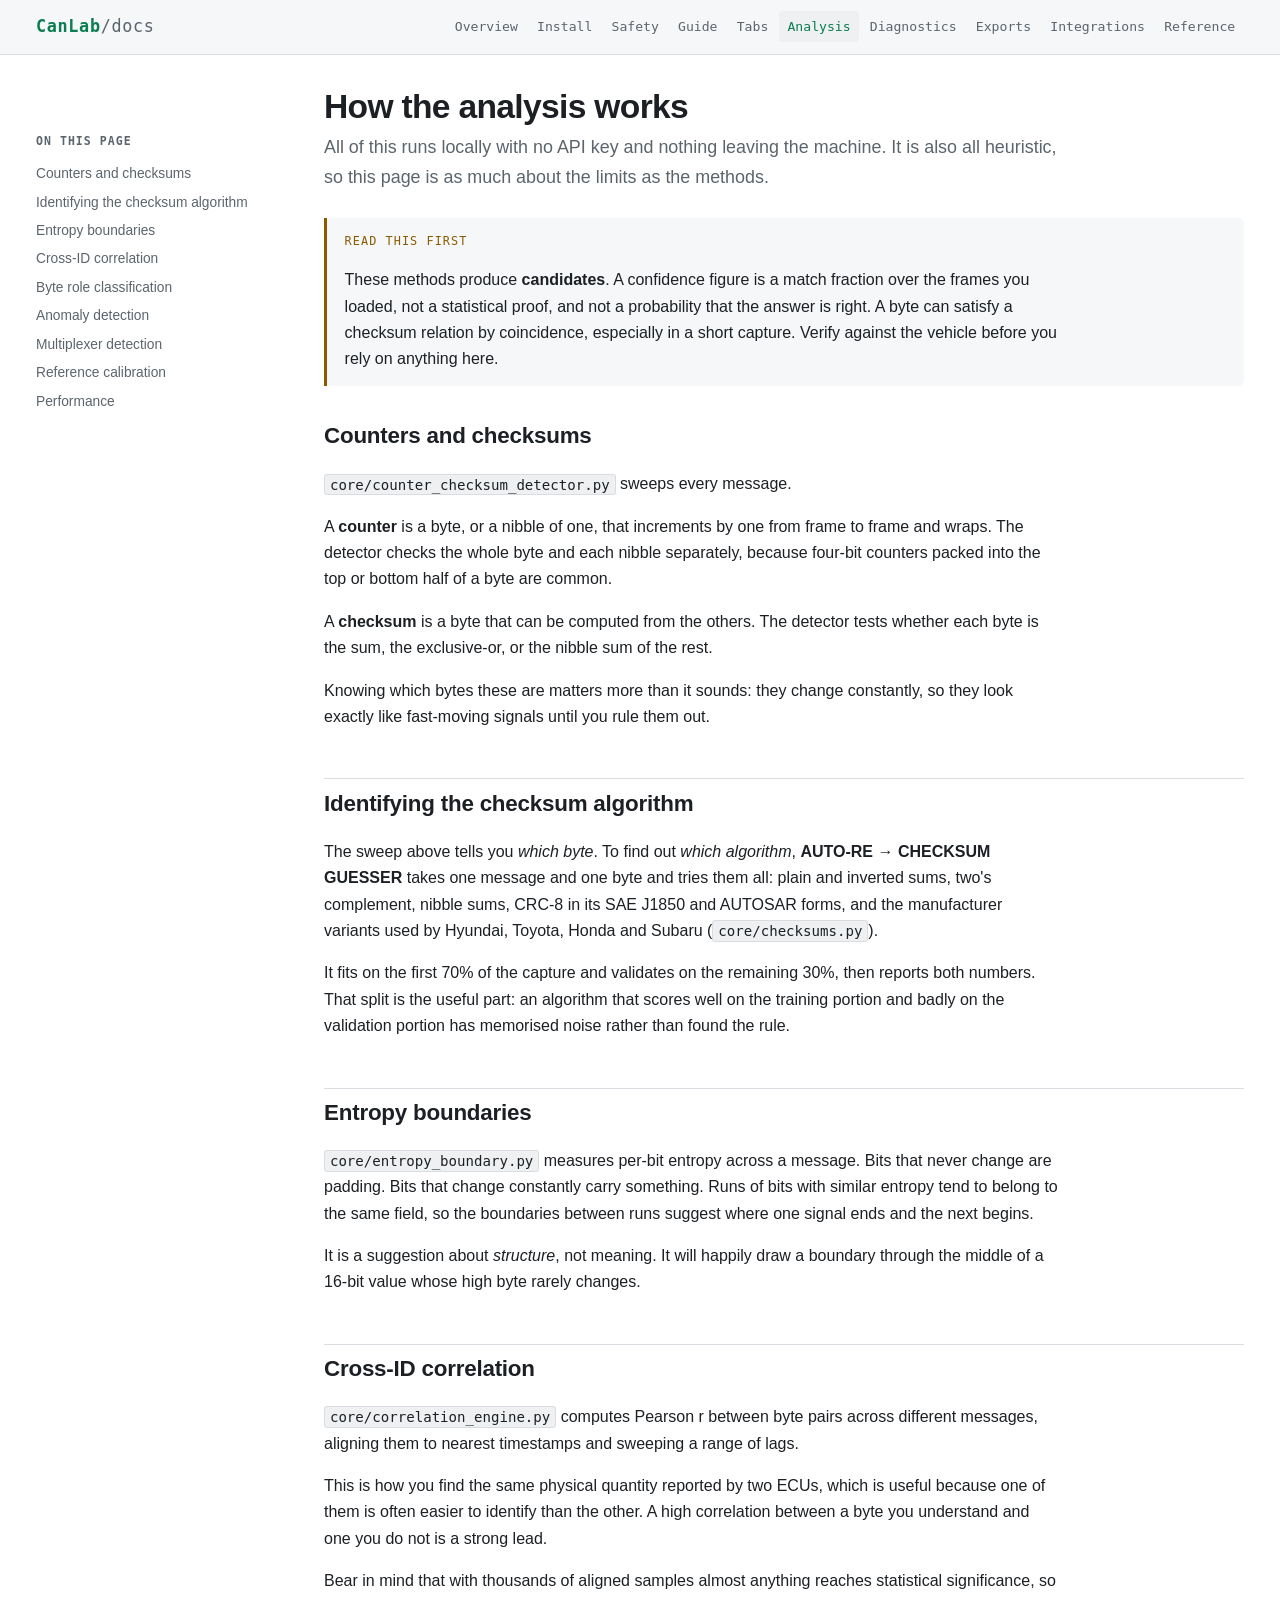
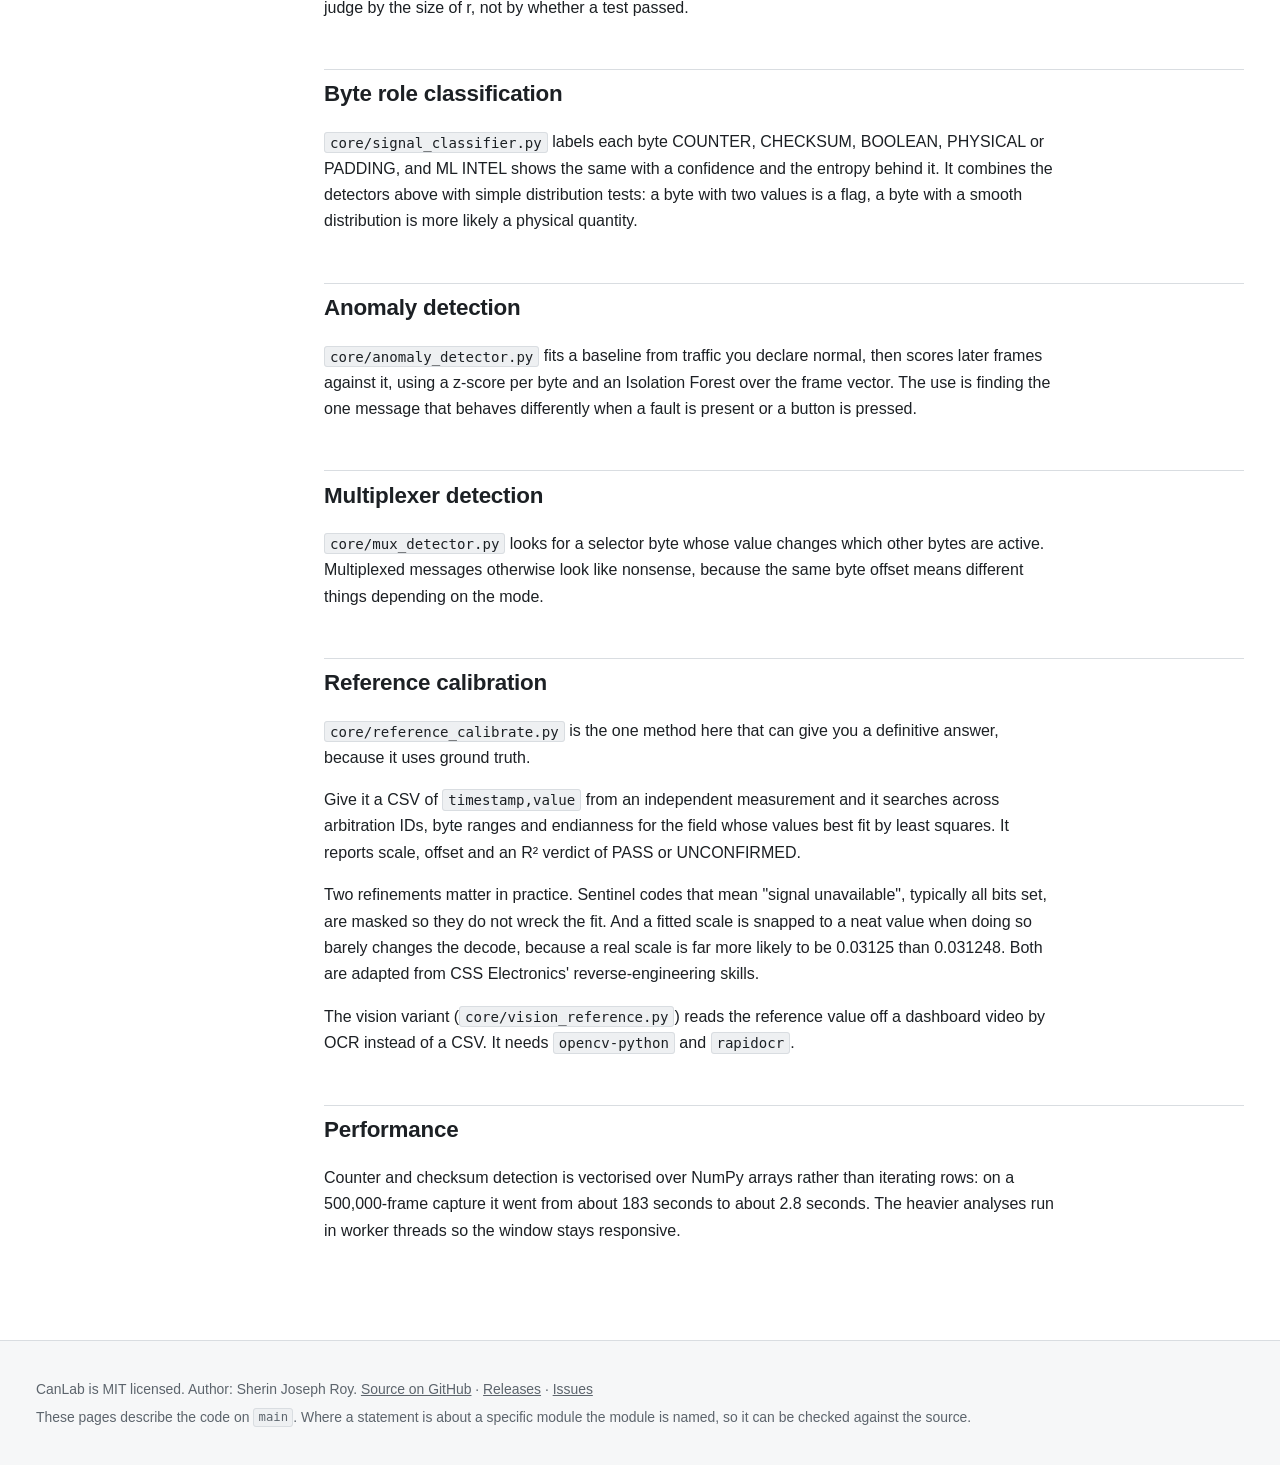
==== docs/analysis.html @ abb0f897 "docs: a documentation site for GitHub Pages Ten pages under docs/, served by Pages from main /docs w" ====
<!doctype html>
<html lang="en">
<head>
<meta charset="utf-8">
<meta name="viewport" content="width=device-width, initial-scale=1">
<title>Analysis · CanLab</title>
<meta name="description" content="How the offline detection actually works, and how much to trust it.">
<link rel="stylesheet" href="assets/site.css">
</head>
<body>
<a class="skip" href="#main">Skip to content</a>
<header class="masthead">
  <div class="masthead-inner">
    <a class="brand" href="index.html">CanLab<span>/docs</span></a>
    <nav aria-label="Sections"><a href="index.html">Overview</a><a href="install.html">Install</a><a href="safety.html">Safety</a><a href="guide.html">Guide</a><a href="tabs.html">Tabs</a><a href="analysis.html" aria-current="page">Analysis</a><a href="diagnostics.html">Diagnostics</a><a href="exports.html">Exports</a><a href="integrations.html">Integrations</a><a href="reference.html">Reference</a></nav>
  </div>
</header>
<div class="wrap">
  <div class="layout">
    <aside class="toc"><h2>On this page</h2><nav><a href="#counters-and-checksums">Counters and checksums</a><a href="#identifying-the-checksum-algorithm">Identifying the checksum algorithm</a><a href="#entropy-boundaries">Entropy boundaries</a><a href="#cross-id-correlation">Cross-ID correlation</a><a href="#byte-role-classification">Byte role classification</a><a href="#anomaly-detection">Anomaly detection</a><a href="#multiplexer-detection">Multiplexer detection</a><a href="#reference-calibration">Reference calibration</a><a href="#performance">Performance</a></nav></aside>
    <main id="main">

<h1>How the analysis works</h1>
<p class="lede">All of this runs locally with no API key and nothing leaving
   the machine. It is also all heuristic, so this page is as much about the
   limits as the methods.</p>

<div class="warn">
  <span class="callout-title">Read this first</span>
  <p>These methods produce <strong>candidates</strong>. A confidence figure is
     a match fraction over the frames you loaded, not a statistical proof, and
     not a probability that the answer is right. A byte can satisfy a checksum
     relation by coincidence, especially in a short capture. Verify against the
     vehicle before you rely on anything here.</p>
</div>

<h2 id="counters-and-checksums">Counters and checksums</h2>
<p><code>core/counter_checksum_detector.py</code> sweeps every message.</p>
<p>A <strong>counter</strong> is a byte, or a nibble of one, that increments by
   one from frame to frame and wraps. The detector checks the whole byte and
   each nibble separately, because four-bit counters packed into the top or
   bottom half of a byte are common.</p>
<p>A <strong>checksum</strong> is a byte that can be computed from the others.
   The detector tests whether each byte is the sum, the exclusive-or, or the
   nibble sum of the rest.</p>
<p>Knowing which bytes these are matters more than it sounds: they change
   constantly, so they look exactly like fast-moving signals until you rule
   them out.</p>

<h2 id="identifying-the-checksum-algorithm">Identifying the checksum algorithm</h2>
<p>The sweep above tells you <em>which byte</em>. To find out <em>which
   algorithm</em>, <strong>AUTO-RE &rarr; CHECKSUM GUESSER</strong> takes one
   message and one byte and tries them all: plain and inverted sums, two's
   complement, nibble sums, CRC-8 in its SAE J1850 and AUTOSAR forms, and the
   manufacturer variants used by Hyundai, Toyota, Honda and Subaru
   (<code>core/checksums.py</code>).</p>
<p>It fits on the first 70% of the capture and validates on the remaining 30%,
   then reports both numbers. That split is the useful part: an algorithm that
   scores well on the training portion and badly on the validation portion has
   memorised noise rather than found the rule.</p>

<h2 id="entropy-boundaries">Entropy boundaries</h2>
<p><code>core/entropy_boundary.py</code> measures per-bit entropy across a
   message. Bits that never change are padding. Bits that change constantly
   carry something. Runs of bits with similar entropy tend to belong to the
   same field, so the boundaries between runs suggest where one signal ends and
   the next begins.</p>
<p>It is a suggestion about <em>structure</em>, not meaning. It will happily
   draw a boundary through the middle of a 16-bit value whose high byte rarely
   changes.</p>

<h2 id="cross-id-correlation">Cross-ID correlation</h2>
<p><code>core/correlation_engine.py</code> computes Pearson r between byte
   pairs across different messages, aligning them to nearest timestamps and
   sweeping a range of lags.</p>
<p>This is how you find the same physical quantity reported by two ECUs, which
   is useful because one of them is often easier to identify than the other. A
   high correlation between a byte you understand and one you do not is a
   strong lead.</p>
<p>Bear in mind that with thousands of aligned samples almost anything reaches
   statistical significance, so judge by the size of r, not by whether a test
   passed.</p>

<h2 id="byte-role-classification">Byte role classification</h2>
<p><code>core/signal_classifier.py</code> labels each byte COUNTER, CHECKSUM,
   BOOLEAN, PHYSICAL or PADDING, and ML INTEL shows the same with a confidence
   and the entropy behind it. It combines the detectors above with simple
   distribution tests: a byte with two values is a flag, a byte with a smooth
   distribution is more likely a physical quantity.</p>

<h2 id="anomaly-detection">Anomaly detection</h2>
<p><code>core/anomaly_detector.py</code> fits a baseline from traffic you
   declare normal, then scores later frames against it, using a z-score per
   byte and an Isolation Forest over the frame vector. The use is finding the
   one message that behaves differently when a fault is present or a button is
   pressed.</p>

<h2 id="multiplexer-detection">Multiplexer detection</h2>
<p><code>core/mux_detector.py</code> looks for a selector byte whose value
   changes which other bytes are active. Multiplexed messages otherwise look
   like nonsense, because the same byte offset means different things depending
   on the mode.</p>

<h2 id="reference-calibration">Reference calibration</h2>
<p><code>core/reference_calibrate.py</code> is the one method here that can
   give you a definitive answer, because it uses ground truth.</p>
<p>Give it a CSV of <code>timestamp,value</code> from an independent
   measurement and it searches across arbitration IDs, byte ranges and
   endianness for the field whose values best fit by least squares. It reports
   scale, offset and an R² verdict of PASS or UNCONFIRMED.</p>
<p>Two refinements matter in practice. Sentinel codes that mean "signal
   unavailable", typically all bits set, are masked so they do not wreck the
   fit. And a fitted scale is snapped to a neat value when doing so barely
   changes the decode, because a real scale is far more likely to be 0.03125
   than 0.031248. Both are adapted from CSS Electronics' reverse-engineering
   skills.</p>
<p>The vision variant (<code>core/vision_reference.py</code>) reads the
   reference value off a dashboard video by OCR instead of a CSV. It needs
   <code>opencv-python</code> and <code>rapidocr</code>.</p>

<h2 id="performance">Performance</h2>
<p>Counter and checksum detection is vectorised over NumPy arrays rather than
   iterating rows: on a 500,000-frame capture it went from about 183 seconds to
   about 2.8 seconds. The heavier analyses run in worker threads so the window
   stays responsive.</p>

    </main>
  </div>
</div>
<footer>
  <div class="wrap">
    <p>CanLab is MIT licensed. Author: Sherin Joseph Roy.
       <a href="https://github.com/Sherin-SEF-AI/CanLab">Source on GitHub</a> ·
       <a href="https://github.com/Sherin-SEF-AI/CanLab/releases">Releases</a> ·
       <a href="https://github.com/Sherin-SEF-AI/CanLab/issues">Issues</a></p>
    <p>These pages describe the code on <code>main</code>. Where a statement is
       about a specific module the module is named, so it can be checked
       against the source.</p>
  </div>
</footer>
</body>
</html>
---- docs/assets/site.css ----
/* CanLab documentation site.
   Dark first, because the application is, with a light variant for anyone
   whose system asks for one. Generated pages; edit docs/site_src/build_site.py. */

:root {
  --bg:        #0d0d0d;
  --panel:     #141414;
  --panel-2:   #1a1a1a;
  --border:    #2a2a2a;
  --text:      #d8d8d8;
  --dim:       #8a8a8a;
  --green:     #00ff99;
  --amber:     #ffb000;
  --red:       #ff5555;
  --link:      #6fd7ff;
  --mono: ui-monospace, "SF Mono", "DejaVu Sans Mono", "Courier New", monospace;
  --sans: -apple-system, BlinkMacSystemFont, "Segoe UI", Roboto, "Helvetica Neue", Arial, sans-serif;
  --measure: 46rem;
}

@media (prefers-color-scheme: light) {
  :root {
    --bg:      #ffffff;
    --panel:   #f6f7f8;
    --panel-2: #eef0f2;
    --border:  #d9dde1;
    --text:    #1c2024;
    --dim:     #5c646c;
    --green:   #0a7d52;
    --amber:   #8a5a00;
    --red:     #b3261e;
    --link:    #0b62c4;
  }
}

* { box-sizing: border-box; }

html { scroll-behavior: smooth; }
@media (prefers-reduced-motion: reduce) { html { scroll-behavior: auto; } }

body {
  margin: 0;
  background: var(--bg);
  color: var(--text);
  font-family: var(--sans);
  font-size: 16px;
  line-height: 1.65;
  -webkit-text-size-adjust: 100%;
}

/* ── Skip link ─────────────────────────────────────────────────────────── */
.skip {
  position: absolute; left: -9999px; top: 0;
  background: var(--green); color: #000; padding: .6rem 1rem; z-index: 100;
}
.skip:focus { left: 0; }

/* ── Masthead ──────────────────────────────────────────────────────────── */
.masthead {
  border-bottom: 1px solid var(--border);
  background: var(--panel);
  position: sticky; top: 0; z-index: 20;
}
.masthead-inner {
  max-width: 78rem; margin: 0 auto;
  display: flex; align-items: center; gap: 1rem; flex-wrap: wrap;
  padding: .7rem 1.25rem;
}
.brand {
  font-family: var(--mono); font-weight: 700; font-size: 1.05rem;
  color: var(--green); text-decoration: none; letter-spacing: .04em;
}
.brand span { color: var(--dim); font-weight: 400; }
.masthead nav { display: flex; gap: .1rem; flex-wrap: wrap; margin-left: auto; }
.masthead nav a {
  color: var(--dim); text-decoration: none;
  font-size: .82rem; font-family: var(--mono);
  padding: .3rem .55rem; border-radius: 4px; white-space: nowrap;
}
.masthead nav a:hover { color: var(--text); background: var(--panel-2); }
.masthead nav a[aria-current="page"] { color: var(--green); background: var(--panel-2); }

/* ── Layout ────────────────────────────────────────────────────────────── */
.wrap { max-width: 78rem; margin: 0 auto; padding: 0 1.25rem; }
.layout { display: grid; grid-template-columns: 15rem minmax(0, 1fr); gap: 3rem; align-items: start; }
@media (max-width: 60rem) { .layout { grid-template-columns: 1fr; gap: 1rem; } }

.toc {
  position: sticky; top: 4.2rem; padding: 2rem 0;
  font-size: .86rem; max-height: calc(100vh - 5rem); overflow-y: auto;
}
@media (max-width: 60rem) {
  .toc { position: static; max-height: none; padding: 1rem 0 0; border-bottom: 1px solid var(--border); }
}
.toc h2 {
  font-size: .72rem; text-transform: uppercase; letter-spacing: .09em;
  color: var(--dim); margin: 0 0 .6rem; font-family: var(--mono);
}
.toc a { display: block; color: var(--dim); text-decoration: none; padding: .18rem 0; }
.toc a:hover { color: var(--green); }

main { padding: 2rem 0 5rem; min-width: 0; }

/* ── Type ──────────────────────────────────────────────────────────────── */
h1 { font-size: 2.1rem; line-height: 1.2; margin: 0 0 .4rem; letter-spacing: -.02em; }
h2 {
  font-size: 1.4rem; margin: 3rem 0 .8rem; padding-top: .4rem;
  border-top: 1px solid var(--border); letter-spacing: -.01em;
}
h2:first-of-type { border-top: none; margin-top: 1.6rem; }
h3 { font-size: 1.05rem; margin: 1.8rem 0 .5rem; }
p, li { max-width: var(--measure); }
.lede { font-size: 1.12rem; color: var(--dim); max-width: var(--measure); margin: 0 0 1.6rem; }
a { color: var(--link); }
a:hover { text-decoration-thickness: 2px; }
code {
  font-family: var(--mono); font-size: .88em;
  background: var(--panel-2); padding: .12em .35em; border-radius: 3px;
  border: 1px solid var(--border); word-break: break-word;
}
pre {
  background: var(--panel); border: 1px solid var(--border); border-radius: 6px;
  padding: .9rem 1.1rem; overflow-x: auto; font-size: .86rem; line-height: 1.55;
}
pre code { background: none; border: none; padding: 0; font-size: inherit; }
kbd {
  font-family: var(--mono); font-size: .82em; background: var(--panel-2);
  border: 1px solid var(--border); border-bottom-width: 2px;
  border-radius: 4px; padding: .1em .4em;
}

/* ── Tables ────────────────────────────────────────────────────────────── */
.table-scroll { overflow-x: auto; margin: 1rem 0; }
table { border-collapse: collapse; width: 100%; font-size: .9rem; }
th, td { text-align: left; padding: .55rem .7rem; border-bottom: 1px solid var(--border); vertical-align: top; }
th { color: var(--dim); font-weight: 600; font-size: .78rem; text-transform: uppercase; letter-spacing: .05em; white-space: nowrap; }
tbody tr:hover { background: var(--panel); }
td code { white-space: nowrap; }

/* ── Callouts ──────────────────────────────────────────────────────────── */
.note, .warn, .danger {
  border-left: 3px solid var(--border); background: var(--panel);
  padding: .85rem 1.1rem; margin: 1.3rem 0; border-radius: 0 6px 6px 0;
}
.note   { border-left-color: var(--link); }
.warn   { border-left-color: var(--amber); }
.danger { border-left-color: var(--red); }
.note > :first-child, .warn > :first-child, .danger > :first-child { margin-top: 0; }
.note > :last-child, .warn > :last-child, .danger > :last-child { margin-bottom: 0; }
.callout-title {
  font-family: var(--mono); font-size: .74rem; text-transform: uppercase;
  letter-spacing: .09em; display: block; margin-bottom: .35rem;
}
.note .callout-title   { color: var(--link); }
.warn .callout-title   { color: var(--amber); }
.danger .callout-title { color: var(--red); }

/* ── Hero ──────────────────────────────────────────────────────────────── */
.hero { padding: 3rem 0 1rem; border-bottom: 1px solid var(--border); }
.hero h1 { font-size: 2.8rem; }
@media (max-width: 40rem) { .hero h1 { font-size: 2rem; } }
.hero .lede { font-size: 1.25rem; max-width: 48rem; }
.badges { display: flex; gap: .4rem; flex-wrap: wrap; margin: 1.2rem 0; }
.badges img { height: 20px; }
.cta { display: flex; gap: .7rem; flex-wrap: wrap; margin: 1.6rem 0 .5rem; }
.btn {
  display: inline-block; padding: .55rem 1.1rem; border-radius: 6px;
  text-decoration: none; font-size: .92rem; font-weight: 600;
  border: 1px solid var(--border); color: var(--text); background: var(--panel);
}
.btn:hover { border-color: var(--green); color: var(--green); }
.btn-primary { background: var(--green); color: #041a11; border-color: var(--green); }
.btn-primary:hover { filter: brightness(1.1); color: #041a11; }

/* ── Media ─────────────────────────────────────────────────────────────── */
figure { margin: 1.5rem 0; }
video, img { max-width: 100%; height: auto; display: block; border-radius: 6px; }
video { background: #000; border: 1px solid var(--border); width: 100%; }
figcaption { font-size: .85rem; color: var(--dim); margin-top: .5rem; max-width: var(--measure); }

.video-grid { display: grid; grid-template-columns: repeat(auto-fit, minmax(21rem, 1fr)); gap: 1.6rem; margin: 1.5rem 0; }
@media (max-width: 46rem) { .video-grid { grid-template-columns: 1fr; } }
.video-card { border: 1px solid var(--border); border-radius: 8px; overflow: hidden; background: var(--panel); }
.video-card video { border: none; border-radius: 0; }
.video-card .meta { padding: .8rem 1rem 1rem; }
.video-card h3 { margin: 0 0 .3rem; font-size: 1rem; }
.video-card p { font-size: .87rem; color: var(--dim); margin: 0; max-width: none; }
.video-card .len { font-family: var(--mono); font-size: .76rem; color: var(--green); }

/* ── Cards ─────────────────────────────────────────────────────────────── */
.cards { display: grid; grid-template-columns: repeat(auto-fit, minmax(15rem, 1fr)); gap: 1rem; margin: 1.5rem 0; }
.card {
  border: 1px solid var(--border); border-radius: 8px; padding: 1.1rem;
  background: var(--panel); text-decoration: none; color: inherit; display: block;
}
.card:hover { border-color: var(--green); }
.card h3 { margin: 0 0 .3rem; font-size: 1rem; color: var(--green); }
.card p { margin: 0; font-size: .88rem; color: var(--dim); max-width: none; }

/* ── Steps ─────────────────────────────────────────────────────────────── */
ol.steps { counter-reset: step; list-style: none; padding: 0; }
ol.steps > li {
  counter-increment: step; position: relative;
  padding: 0 0 1.4rem 2.6rem; margin: 0;
  border-left: 1px solid var(--border); max-width: none;
}
ol.steps > li:last-child { border-left-color: transparent; padding-bottom: 0; }
ol.steps > li::before {
  content: counter(step); position: absolute; left: -.85rem; top: 0;
  width: 1.7rem; height: 1.7rem; border-radius: 50%;
  background: var(--panel-2); border: 1px solid var(--border); color: var(--green);
  font-family: var(--mono); font-size: .8rem; display: grid; place-items: center;
}
ol.steps > li > :first-child { margin-top: 0; }
ol.steps h3 { margin-top: 0; }

/* ── Footer ────────────────────────────────────────────────────────────── */
footer {
  border-top: 1px solid var(--border); background: var(--panel);
  padding: 2rem 0; font-size: .87rem; color: var(--dim);
}
footer a { color: var(--dim); }
footer .wrap > p { max-width: none; margin: .3rem 0; }

.status {
  font-family: var(--mono); font-size: .76rem; color: var(--amber);
  border: 1px solid var(--amber); border-radius: 4px; padding: .1rem .45rem;
  display: inline-block; vertical-align: middle;
}
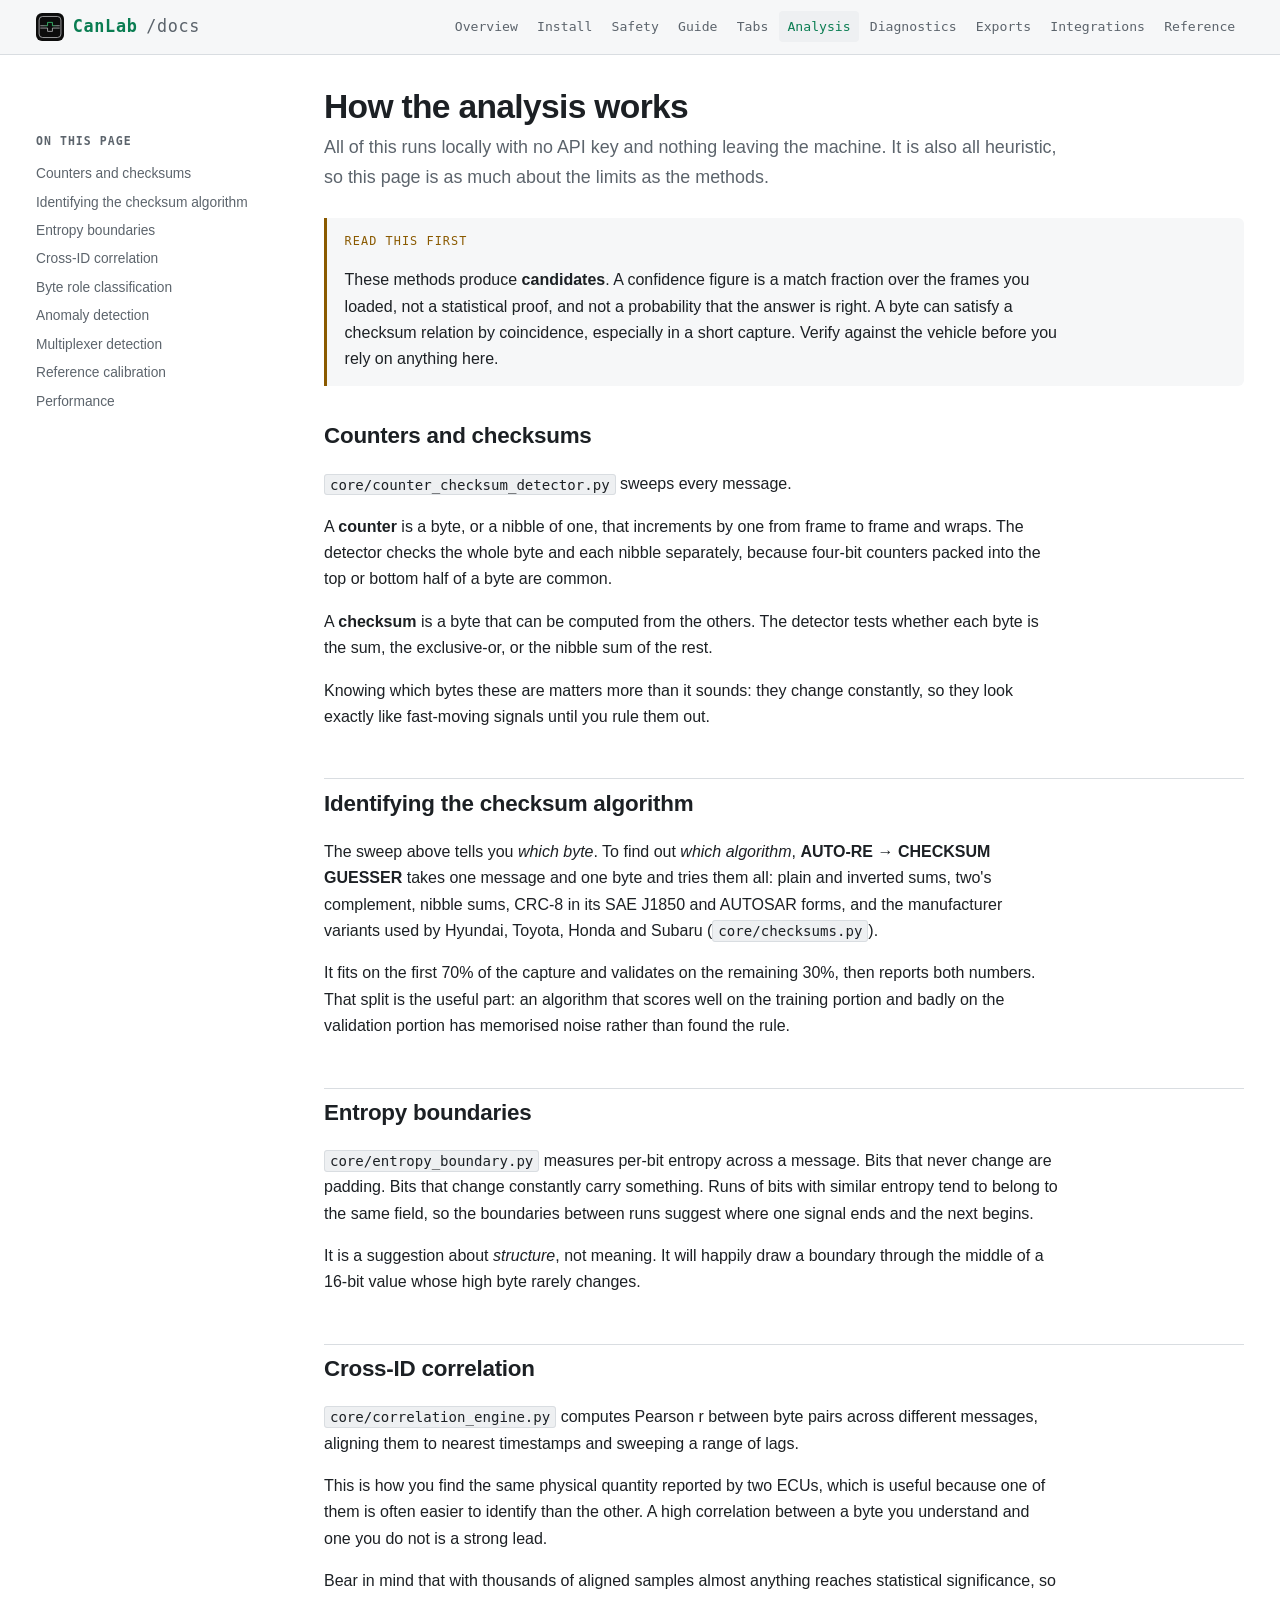
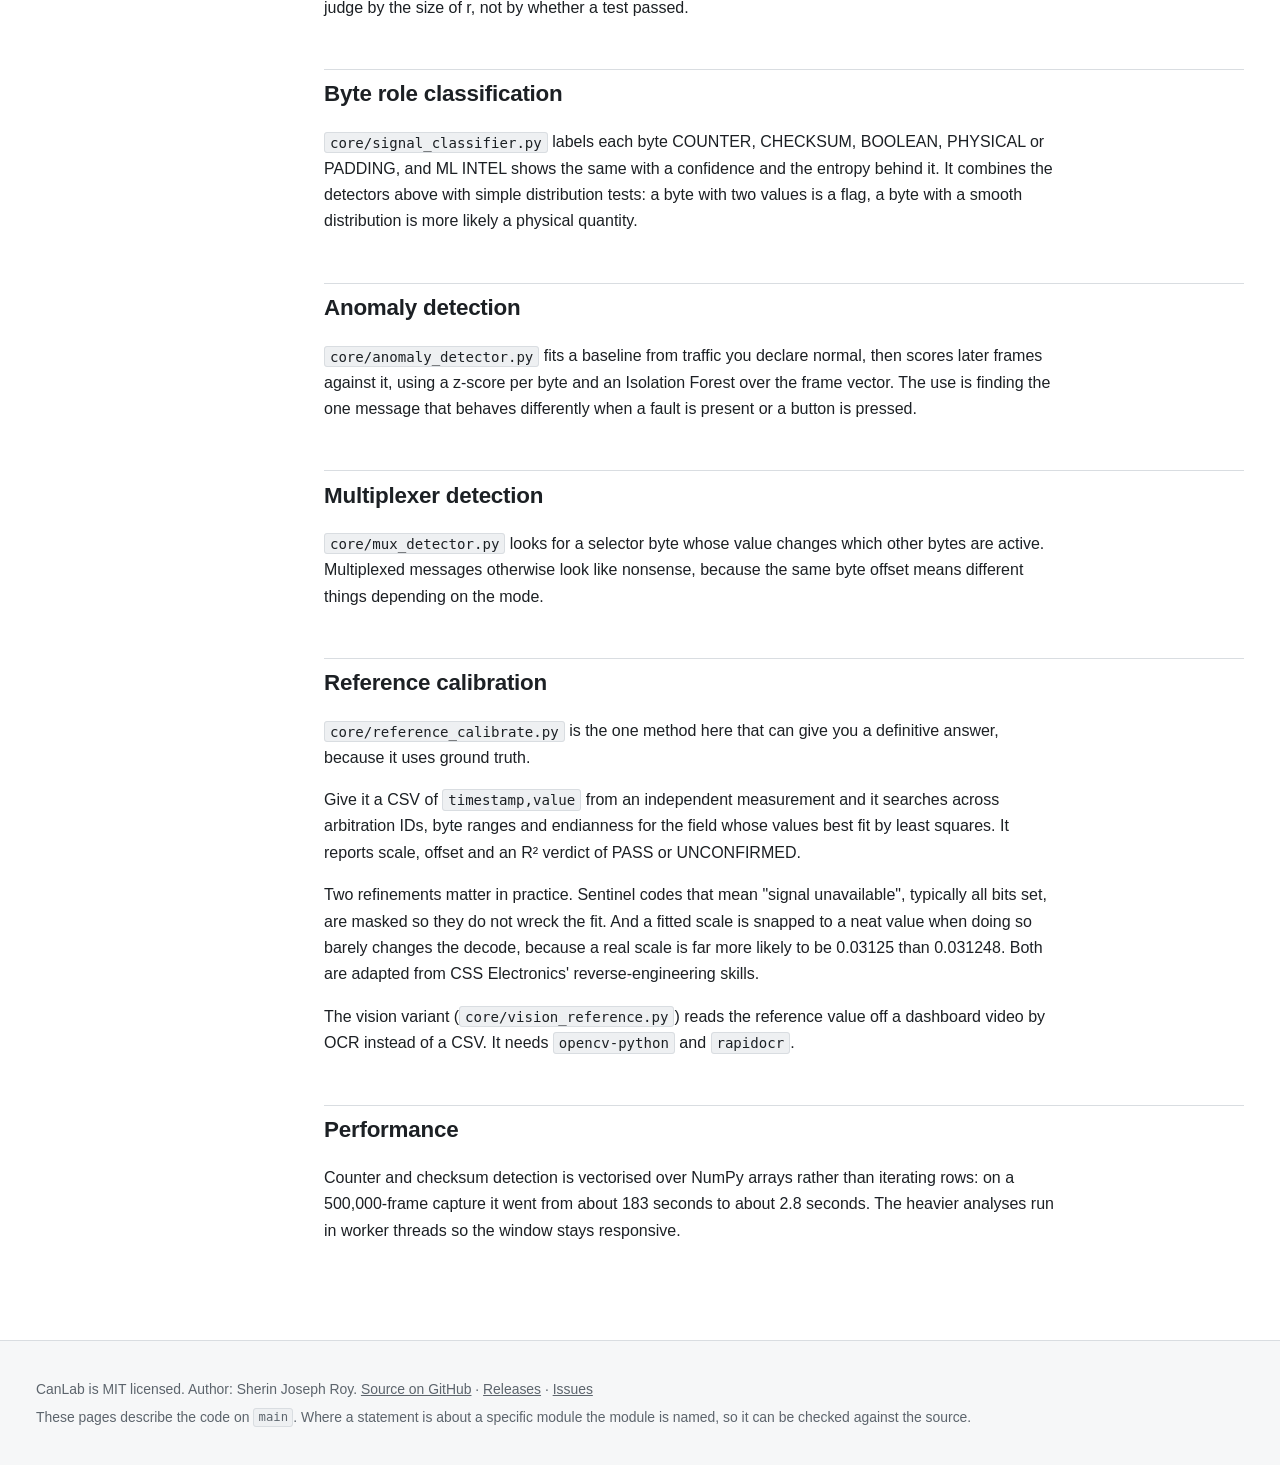
==== commit f18dfff3: "logo: the CanLab mark as app icon, site favicon and README header A differential pair inside a round" ====
--- a/docs/analysis.html
+++ b/docs/analysis.html
@@ -5,13 +5,17 @@
 <meta name="viewport" content="width=device-width, initial-scale=1">
 <title>Analysis · CanLab</title>
 <meta name="description" content="How the offline detection actually works, and how much to trust it.">
+<link rel="icon" href="assets/favicon.ico" sizes="16x16 24x24 32x32 48x48 64x64">
+<link rel="icon" type="image/png" sizes="32x32" href="assets/favicon-32.png">
+<link rel="icon" type="image/svg+xml" href="assets/favicon.svg">
+<link rel="apple-touch-icon" href="assets/apple-touch-icon.png">
 <link rel="stylesheet" href="assets/site.css">
 </head>
 <body>
 <a class="skip" href="#main">Skip to content</a>
 <header class="masthead">
   <div class="masthead-inner">
-    <a class="brand" href="index.html">CanLab<span>/docs</span></a>
+    <a class="brand" href="index.html"><img src="assets/logo.svg" alt="" width="28" height="28">CanLab<span>/docs</span></a>
     <nav aria-label="Sections"><a href="index.html">Overview</a><a href="install.html">Install</a><a href="safety.html">Safety</a><a href="guide.html">Guide</a><a href="tabs.html">Tabs</a><a href="analysis.html" aria-current="page">Analysis</a><a href="diagnostics.html">Diagnostics</a><a href="exports.html">Exports</a><a href="integrations.html">Integrations</a><a href="reference.html">Reference</a></nav>
   </div>
 </header>
--- a/docs/assets/site.css
+++ b/docs/assets/site.css
@@ -70,6 +70,8 @@
   font-family: var(--mono); font-weight: 700; font-size: 1.05rem;
   color: var(--green); text-decoration: none; letter-spacing: .04em;
 }
+.brand { display: inline-flex; align-items: center; gap: .55rem; }
+.brand img { border-radius: 6px; display: block; }
 .brand span { color: var(--dim); font-weight: 400; }
 .masthead nav { display: flex; gap: .1rem; flex-wrap: wrap; margin-left: auto; }
 .masthead nav a {
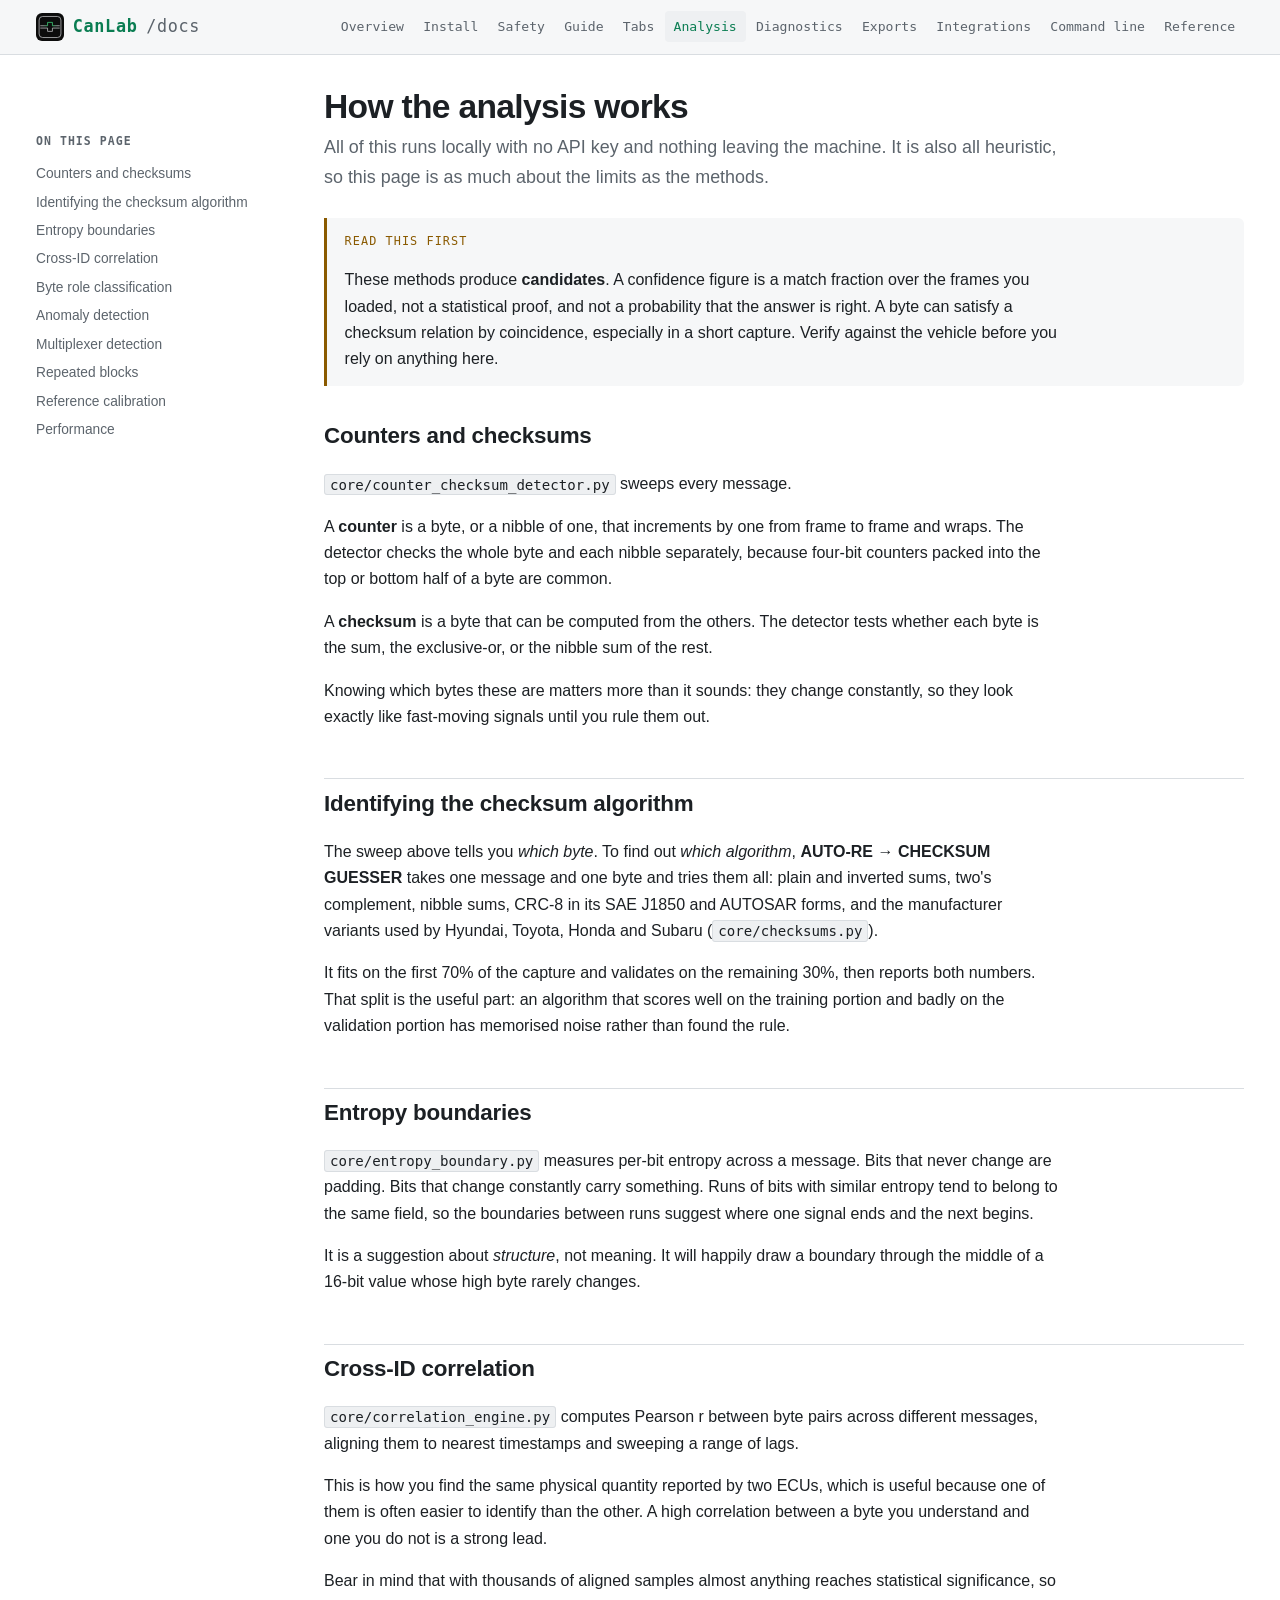
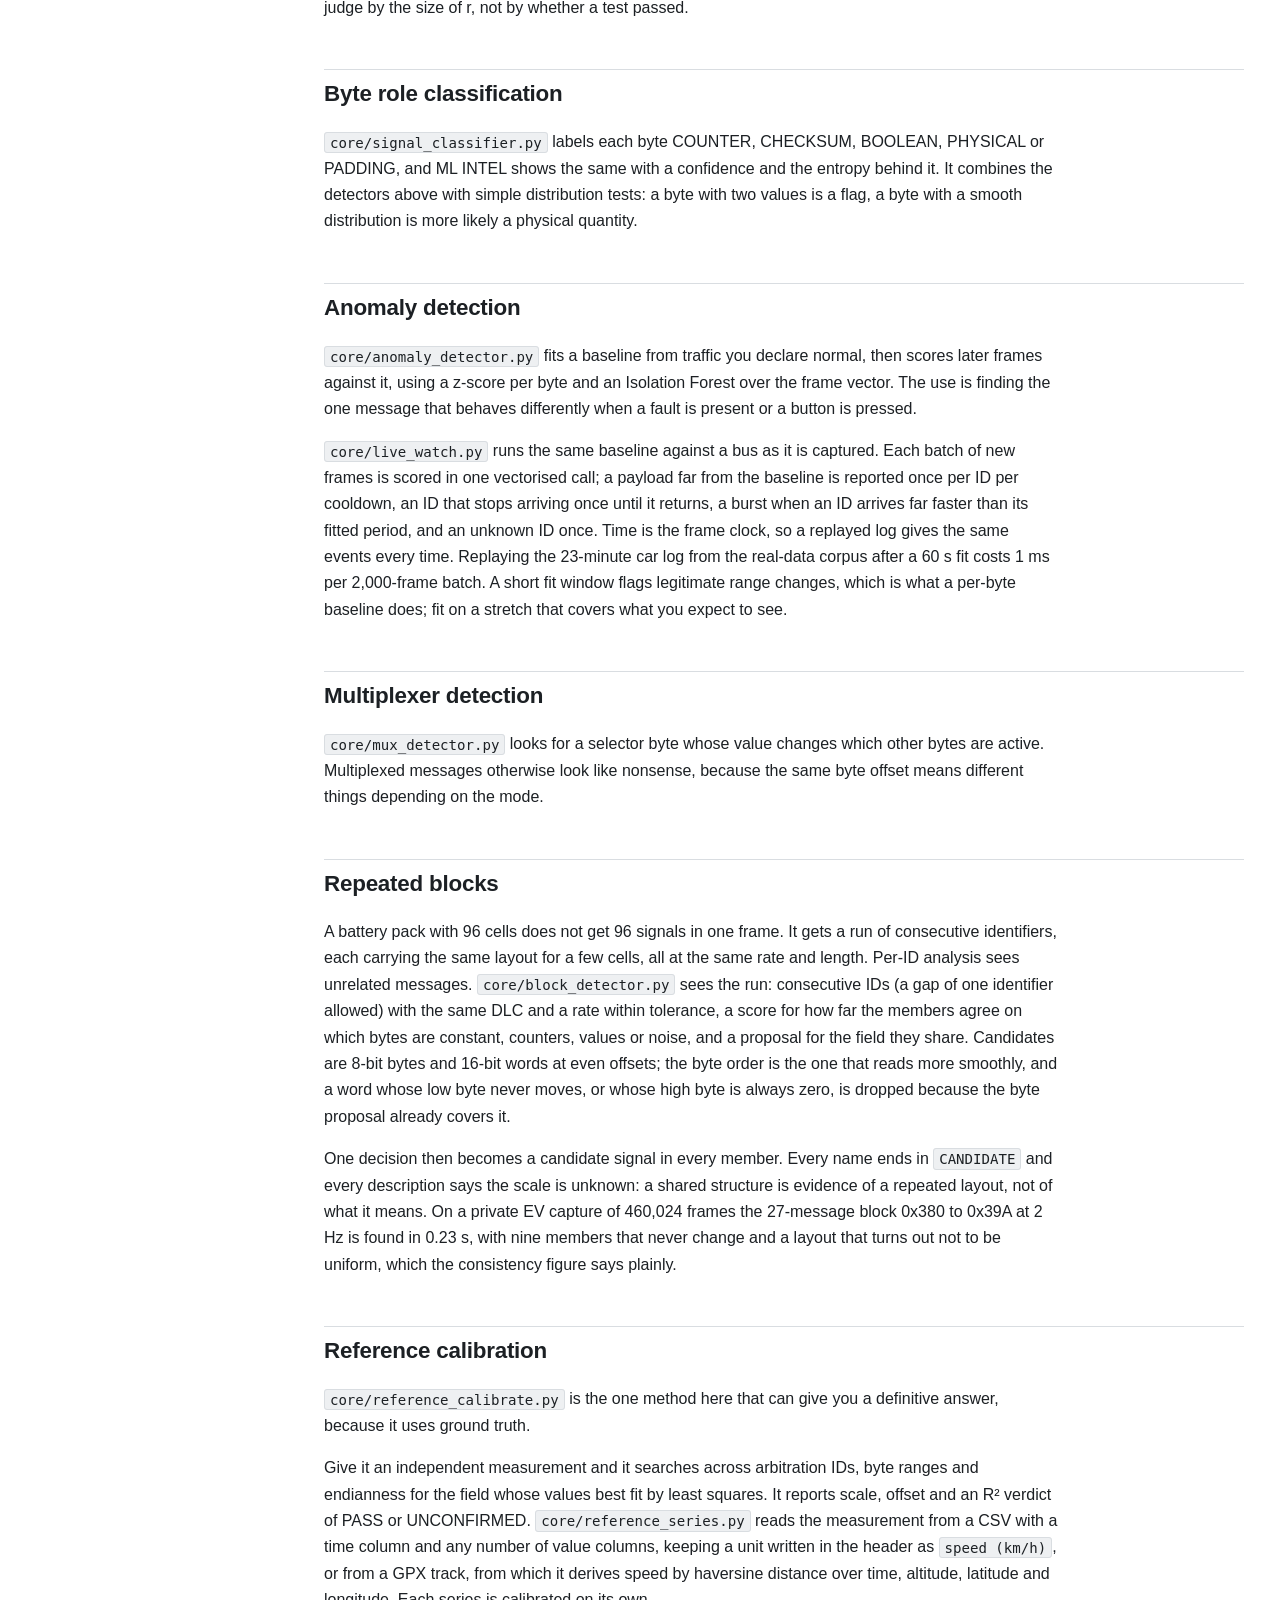
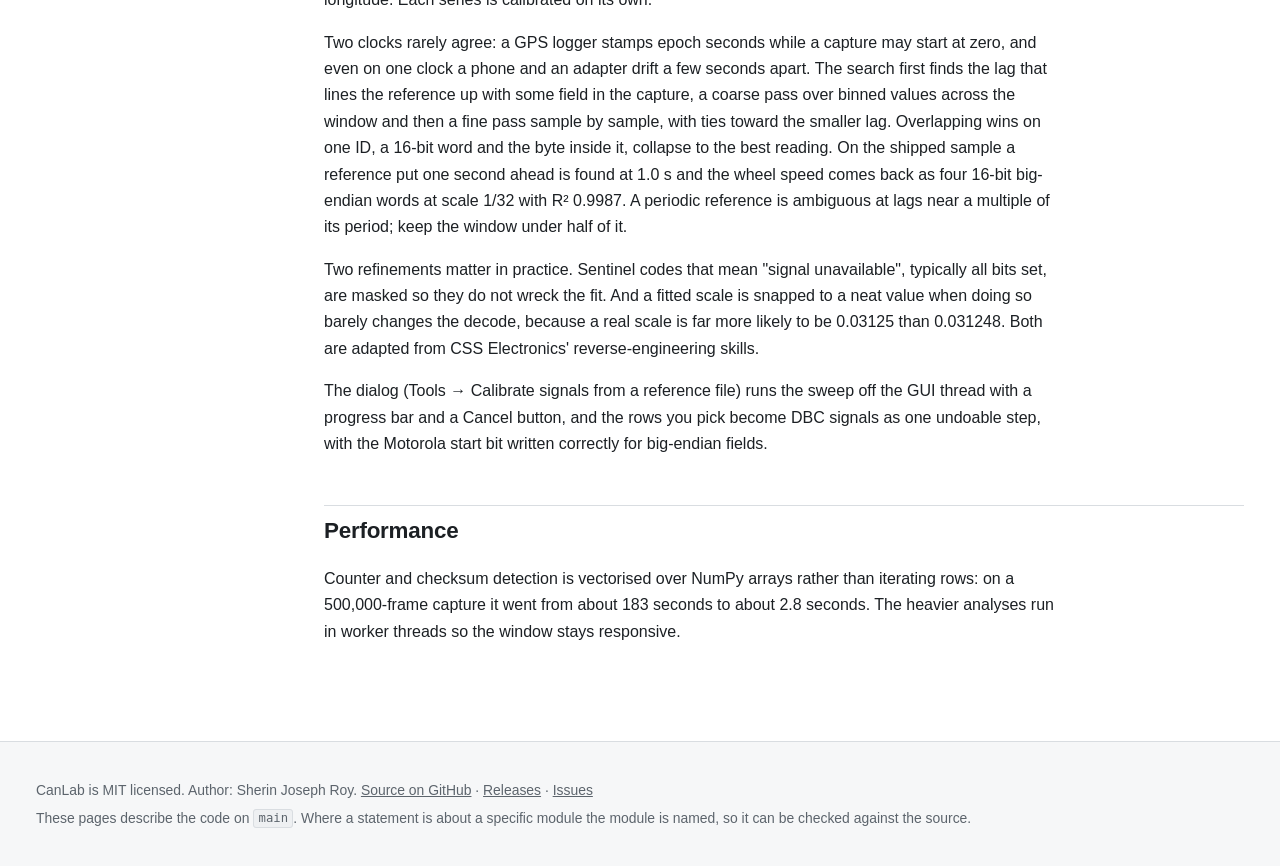
==== commit 6f866f97: "docs: the five features, measured numbers, a command line page README: multi-frame reassembly, repea" ====
--- a/docs/analysis.html
+++ b/docs/analysis.html
@@ -16,12 +16,12 @@
 <header class="masthead">
   <div class="masthead-inner">
     <a class="brand" href="index.html"><img src="assets/logo.svg" alt="" width="28" height="28">CanLab<span>/docs</span></a>
-    <nav aria-label="Sections"><a href="index.html">Overview</a><a href="install.html">Install</a><a href="safety.html">Safety</a><a href="guide.html">Guide</a><a href="tabs.html">Tabs</a><a href="analysis.html" aria-current="page">Analysis</a><a href="diagnostics.html">Diagnostics</a><a href="exports.html">Exports</a><a href="integrations.html">Integrations</a><a href="reference.html">Reference</a></nav>
+    <nav aria-label="Sections"><a href="index.html">Overview</a><a href="install.html">Install</a><a href="safety.html">Safety</a><a href="guide.html">Guide</a><a href="tabs.html">Tabs</a><a href="analysis.html" aria-current="page">Analysis</a><a href="diagnostics.html">Diagnostics</a><a href="exports.html">Exports</a><a href="integrations.html">Integrations</a><a href="cli.html">Command line</a><a href="reference.html">Reference</a></nav>
   </div>
 </header>
 <div class="wrap">
   <div class="layout">
-    <aside class="toc"><h2>On this page</h2><nav><a href="#counters-and-checksums">Counters and checksums</a><a href="#identifying-the-checksum-algorithm">Identifying the checksum algorithm</a><a href="#entropy-boundaries">Entropy boundaries</a><a href="#cross-id-correlation">Cross-ID correlation</a><a href="#byte-role-classification">Byte role classification</a><a href="#anomaly-detection">Anomaly detection</a><a href="#multiplexer-detection">Multiplexer detection</a><a href="#reference-calibration">Reference calibration</a><a href="#performance">Performance</a></nav></aside>
+    <aside class="toc"><h2>On this page</h2><nav><a href="#counters-and-checksums">Counters and checksums</a><a href="#identifying-the-checksum-algorithm">Identifying the checksum algorithm</a><a href="#entropy-boundaries">Entropy boundaries</a><a href="#cross-id-correlation">Cross-ID correlation</a><a href="#byte-role-classification">Byte role classification</a><a href="#anomaly-detection">Anomaly detection</a><a href="#multiplexer-detection">Multiplexer detection</a><a href="#repeated-blocks">Repeated blocks</a><a href="#reference-calibration">Reference calibration</a><a href="#performance">Performance</a></nav></aside>
     <main id="main">
 
 <h1>How the analysis works</h1>
@@ -98,6 +98,16 @@
    byte and an Isolation Forest over the frame vector. The use is finding the
    one message that behaves differently when a fault is present or a button is
    pressed.</p>
+<p><code>core/live_watch.py</code> runs the same baseline against a bus as it
+   is captured. Each batch of new frames is scored in one vectorised call; a
+   payload far from the baseline is reported once per ID per cooldown, an ID
+   that stops arriving once until it returns, a burst when an ID arrives far
+   faster than its fitted period, and an unknown ID once. Time is the frame
+   clock, so a replayed log gives the same events every time. Replaying the
+   23-minute car log from the real-data corpus after a 60 s fit costs 1 ms per
+   2,000-frame batch. A short fit window flags legitimate range changes, which
+   is what a per-byte baseline does; fit on a stretch that covers what you
+   expect to see.</p>
 
 <h2 id="multiplexer-detection">Multiplexer detection</h2>
 <p><code>core/mux_detector.py</code> looks for a selector byte whose value
@@ -105,22 +115,58 @@
    like nonsense, because the same byte offset means different things depending
    on the mode.</p>
 
+<h2 id="repeated-blocks">Repeated blocks</h2>
+<p>A battery pack with 96 cells does not get 96 signals in one frame. It gets
+   a run of consecutive identifiers, each carrying the same layout for a few
+   cells, all at the same rate and length. Per-ID analysis sees unrelated
+   messages. <code>core/block_detector.py</code> sees the run: consecutive IDs
+   (a gap of one identifier allowed) with the same DLC and a rate within
+   tolerance, a score for how far the members agree on which bytes are
+   constant, counters, values or noise, and a proposal for the field they
+   share. Candidates are 8-bit bytes and 16-bit words at even offsets; the
+   byte order is the one that reads more smoothly, and a word whose low byte
+   never moves, or whose high byte is always zero, is dropped because the
+   byte proposal already covers it.</p>
+<p>One decision then becomes a candidate signal in every member. Every name
+   ends in <code>CANDIDATE</code> and every description says the scale is
+   unknown: a shared structure is evidence of a repeated layout, not of what
+   it means. On a private EV capture of 460,024 frames the 27-message block
+   0x380 to 0x39A at 2 Hz is found in 0.23 s, with nine members that never
+   change and a layout that turns out not to be uniform, which the
+   consistency figure says plainly.</p>
+
 <h2 id="reference-calibration">Reference calibration</h2>
 <p><code>core/reference_calibrate.py</code> is the one method here that can
    give you a definitive answer, because it uses ground truth.</p>
-<p>Give it a CSV of <code>timestamp,value</code> from an independent
-   measurement and it searches across arbitration IDs, byte ranges and
-   endianness for the field whose values best fit by least squares. It reports
-   scale, offset and an R² verdict of PASS or UNCONFIRMED.</p>
+<p>Give it an independent measurement and it searches across arbitration IDs,
+   byte ranges and endianness for the field whose values best fit by least
+   squares. It reports scale, offset and an R² verdict of PASS or
+   UNCONFIRMED. <code>core/reference_series.py</code> reads the measurement
+   from a CSV with a time column and any number of value columns, keeping a
+   unit written in the header as <code>speed (km/h)</code>, or from a GPX
+   track, from which it derives speed by haversine distance over time,
+   altitude, latitude and longitude. Each series is calibrated on its own.</p>
+<p>Two clocks rarely agree: a GPS logger stamps epoch seconds while a capture
+   may start at zero, and even on one clock a phone and an adapter drift a
+   few seconds apart. The search first finds the lag that lines the reference
+   up with some field in the capture, a coarse pass over binned values across
+   the window and then a fine pass sample by sample, with ties toward the
+   smaller lag. Overlapping wins on one ID, a 16-bit word and the byte inside
+   it, collapse to the best reading. On the shipped sample a reference put one
+   second ahead is found at 1.0 s and the wheel speed comes back as four
+   16-bit big-endian words at scale 1/32 with R² 0.9987. A periodic reference
+   is ambiguous at lags near a multiple of its period; keep the window under
+   half of it.</p>
 <p>Two refinements matter in practice. Sentinel codes that mean "signal
    unavailable", typically all bits set, are masked so they do not wreck the
    fit. And a fitted scale is snapped to a neat value when doing so barely
    changes the decode, because a real scale is far more likely to be 0.03125
    than 0.031248. Both are adapted from CSS Electronics' reverse-engineering
    skills.</p>
-<p>The vision variant (<code>core/vision_reference.py</code>) reads the
-   reference value off a dashboard video by OCR instead of a CSV. It needs
-   <code>opencv-python</code> and <code>rapidocr</code>.</p>
+<p>The dialog (Tools &rarr; Calibrate signals from a reference file) runs the
+   sweep off the GUI thread with a progress bar and a Cancel button, and the
+   rows you pick become DBC signals as one undoable step, with the Motorola
+   start bit written correctly for big-endian fields.</p>
 
 <h2 id="performance">Performance</h2>
 <p>Counter and checksum detection is vectorised over NumPy arrays rather than
--- a/docs/assets/site.css
+++ b/docs/assets/site.css
@@ -185,6 +185,8 @@
 .video-card { border: 1px solid var(--border); border-radius: 8px; overflow: hidden; background: var(--panel); }
 .video-card video { border: none; border-radius: 0; }
 .video-card .meta { padding: .8rem 1rem 1rem; }
+.video-feature { margin: 1.5rem 0; }
+.video-feature video { width: 100%; display: block; }
 .video-card h3 { margin: 0 0 .3rem; font-size: 1rem; }
 .video-card p { font-size: .87rem; color: var(--dim); margin: 0; max-width: none; }
 .video-card .len { font-family: var(--mono); font-size: .76rem; color: var(--green); }
@@ -229,3 +231,5 @@
   border: 1px solid var(--amber); border-radius: 4px; padding: .1rem .45rem;
   display: inline-block; vertical-align: middle;
 }
+.yt-frame { position: relative; width: 100%; aspect-ratio: 16 / 9; background: #000; }
+.yt-frame iframe { position: absolute; inset: 0; width: 100%; height: 100%; border: 0; }
